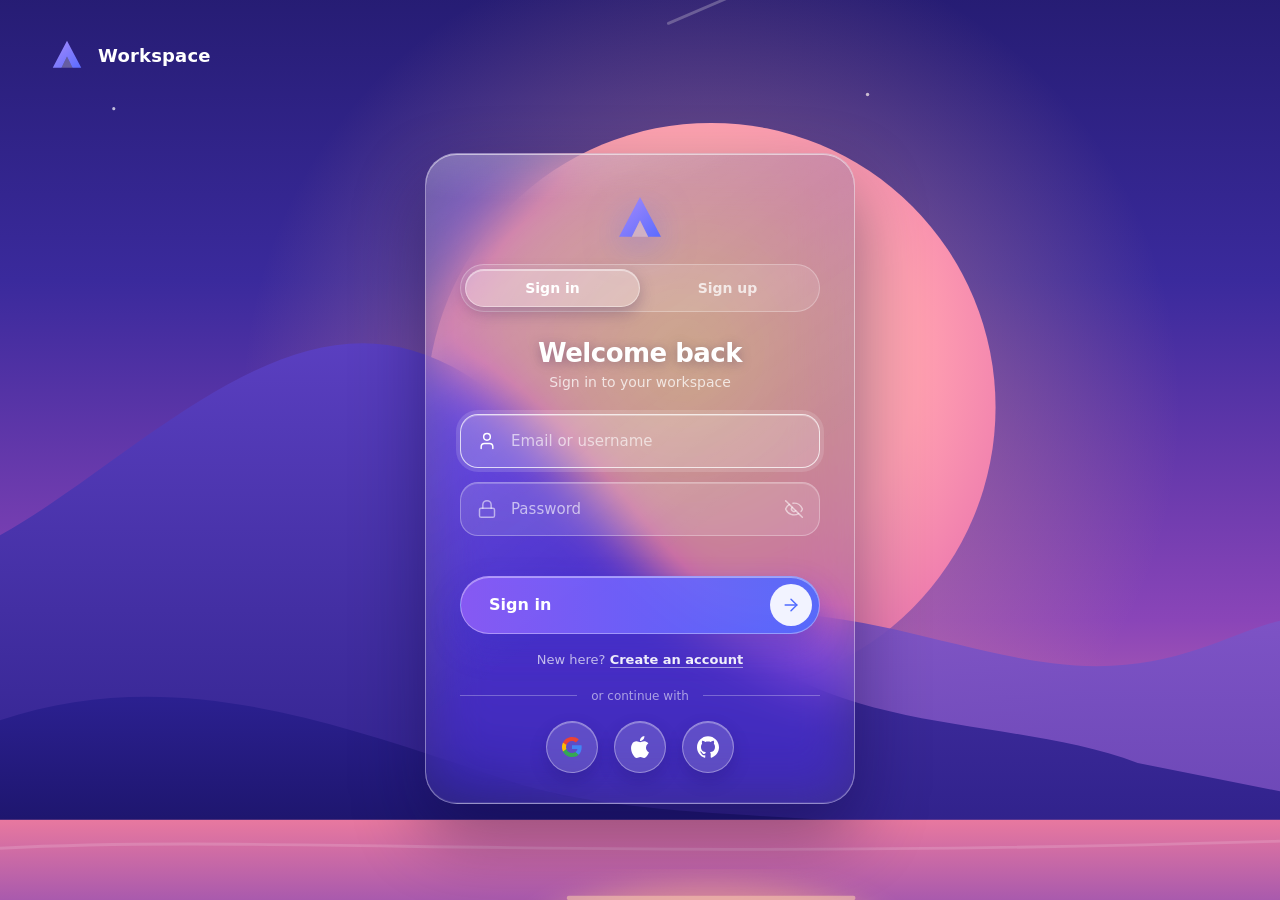
==== login.html @ a590ac3d "Add files via upload" ====
<!-- login.html -->
<!DOCTYPE html>
<html lang="en">
  <head>
    <meta charset="UTF-8" />
    <meta name="viewport" content="width=device-width, initial-scale=1" />
    <title>Sign in · Workspace</title>
    <link rel="stylesheet" href="login.css" />
  </head>
  <body>
    <main class="login">
      <!-- artwork (left on desktop, top on mobile) -->
      <section class="art" aria-hidden="true">
        <svg viewBox="0 0 900 1000" preserveAspectRatio="xMidYMid slice" xmlns="http://www.w3.org/2000/svg">
          <defs>
            <linearGradient id="sky" x1="0" y1="0" x2="0" y2="1">
              <stop offset="0"    stop-color="#14104f" />
              <stop offset="0.38" stop-color="#3a2a9c" />
              <stop offset="0.62" stop-color="#8a45b8" />
              <stop offset="0.80" stop-color="#e57fa6" />
              <stop offset="1"    stop-color="#ffb08a" />
            </linearGradient>
            <radialGradient id="sun" cx="0.45" cy="0.4" r="0.7">
              <stop offset="0"   stop-color="#ffd2a6" />
              <stop offset="0.6" stop-color="#ff9fb0" />
              <stop offset="1"   stop-color="#e86fae" />
            </radialGradient>
            <radialGradient id="glow" cx="0.5" cy="0.5" r="0.5">
              <stop offset="0" stop-color="#ffb08a" stop-opacity="0.55" />
              <stop offset="1" stop-color="#ffb08a" stop-opacity="0" />
            </radialGradient>
            <linearGradient id="far"  x1="0" y1="0" x2="0" y2="1"><stop offset="0" stop-color="#8c5fd0" /><stop offset="1" stop-color="#5b3fb4" /></linearGradient>
            <linearGradient id="mid"  x1="0" y1="0" x2="0" y2="1"><stop offset="0" stop-color="#5a3fc0" /><stop offset="1" stop-color="#2c1f86" /></linearGradient>
            <linearGradient id="near" x1="0" y1="0" x2="0" y2="1"><stop offset="0" stop-color="#2b2090" /><stop offset="1" stop-color="#150f58" /></linearGradient>
            <linearGradient id="lake" x1="0" y1="0" x2="0" y2="1">
              <stop offset="0"   stop-color="#e8789f" />
              <stop offset="0.35" stop-color="#8a4bb4" />
              <stop offset="1"   stop-color="#1a1262" />
            </linearGradient>
            <filter id="blur"><feGaussianBlur stdDeviation="10" /></filter>
          </defs>

          <rect width="900" height="1000" fill="url(#sky)" />

          <!-- stars -->
          <g fill="#fff" opacity="0.7">
            <circle cx="140" cy="130" r="1.6" /><circle cx="320" cy="80" r="1.2" /><circle cx="520" cy="150" r="1.4" />
            <circle cx="700" cy="90" r="1.6" /><circle cx="80" cy="260" r="1.1" /><circle cx="610" cy="250" r="1.2" />
          </g>
          <path d="M470 200 L610 140" stroke="#fff" stroke-opacity="0.25" stroke-width="2" stroke-linecap="round" />

          <!-- sun -->
          <circle cx="500" cy="470" r="330" fill="url(#glow)" />
          <circle cx="500" cy="470" r="200" fill="url(#sun)" />

          <!-- mountains -->
          <path fill="url(#far)"  d="M0 640 C90 560 160 520 250 540 C340 560 380 640 480 620 C580 600 660 640 740 650 C820 660 860 630 900 620 L900 790 L0 790Z" opacity="0.9" />
          <path fill="url(#mid)"  d="M0 560 C90 510 190 400 290 430 C390 460 430 580 540 650 C620 700 720 690 800 720 L900 740 L900 800 L0 800Z" />
          <path fill="url(#near)" d="M0 690 C120 650 230 690 350 730 C450 765 580 750 700 775 L900 800 L900 820 L0 820Z" />

          <!-- lake -->
          <rect y="760" width="900" height="240" fill="url(#lake)" />
          <ellipse cx="500" cy="850" rx="130" ry="46" fill="#ffb08a" opacity="0.55" filter="url(#blur)" />
          <g stroke="#ffd0b0" stroke-linecap="round" opacity="0.55">
            <path d="M400 815 H600" stroke-width="3" />
            <path d="M430 850 H570" stroke-width="3" />
            <path d="M455 885 H545" stroke-width="2" />
          </g>
          <path d="M0 780 C200 770 400 790 900 775" stroke="#fff" stroke-opacity="0.15" stroke-width="2" fill="none" />
        </svg>

        <div class="brand">
          <svg class="mark" viewBox="0 0 48 48" aria-hidden="true"><use href="#logo" /></svg>
          <span>Workspace</span>
        </div>
        <div class="dots"><i class="on"></i><i></i><i></i></div>
      </section>

      <!-- form -->
      <section class="panel">
        <div class="card" id="card">
          <svg class="mark big" viewBox="0 0 48 48" aria-hidden="true"><use href="#logo" /></svg>

          <div class="tabs" role="tablist">
            <i class="thumb" aria-hidden="true"></i>
            <button type="button" role="tab" id="tab-in" aria-selected="true" aria-controls="form">Sign in</button>
            <button type="button" role="tab" id="tab-up" aria-selected="false" aria-controls="form-up">Sign up</button>
          </div>

          <!-- sign in -->
          <form id="form" class="pane" novalidate>
            <h1>Welcome back</h1>
            <p class="sub">Sign in to your workspace</p>

            <label class="field">
              <i class="ic" data-lucide="user"></i>
              <input id="user" name="username" type="text" placeholder="Email or username" autocomplete="username" autofocus />
            </label>

            <label class="field">
              <i class="ic" data-lucide="lock"></i>
              <input id="pass" name="password" type="password" placeholder="Password" autocomplete="current-password" />
              <button type="button" class="eye" data-eye="pass" aria-label="Show password">
                <i class="ic eye-off" data-lucide="eye-off"></i>
                <i class="ic eye-on"  data-lucide="eye"></i>
              </button>
            </label>

            <p class="msg" id="msg" role="alert" aria-live="polite"></p>

            <button class="submit" id="go" type="submit">
              <span>Sign in</span>
              <b><i class="ic" data-lucide="arrow-right"></i></b>
            </button>

            <p class="switch">New here? <a href="#signup" data-go="up">Create an account</a></p>
          </form>

          <!-- sign up -->
          <form id="form-up" class="pane" novalidate hidden>
            <h1>Create account</h1>
            <p class="sub">Join the workspace in a few seconds</p>

            <label class="field">
              <i class="ic" data-lucide="id-card"></i>
              <input id="su-name" type="text" placeholder="Full name" autocomplete="name" />
            </label>

            <label class="field">
              <i class="ic" data-lucide="at-sign"></i>
              <input id="su-user" type="text" placeholder="Username" autocomplete="username" />
            </label>

            <label class="field">
              <i class="ic" data-lucide="mail"></i>
              <input id="su-email" type="email" placeholder="Email" autocomplete="email" />
            </label>

            <label class="field">
              <i class="ic" data-lucide="lock"></i>
              <input id="su-pass" type="password" placeholder="Password" autocomplete="new-password" />
              <button type="button" class="eye" data-eye="su-pass" aria-label="Show password">
                <i class="ic eye-off" data-lucide="eye-off"></i>
                <i class="ic eye-on"  data-lucide="eye"></i>
              </button>
            </label>

            <div class="meter" id="meter" aria-hidden="true"><i></i><i></i><i></i><i></i><span id="meter-t">At least 8 characters, with a letter and a number</span></div>

            <label class="field">
              <i class="ic" data-lucide="shield-check"></i>
              <input id="su-pass2" type="password" placeholder="Confirm password" autocomplete="new-password" />
            </label>

            <p class="msg" id="msg-up" role="alert" aria-live="polite"></p>

            <button class="submit" id="go-up" type="submit">
              <span>Create account</span>
              <b><i class="ic" data-lucide="arrow-right"></i></b>
            </button>

            <p class="switch">Already have an account? <a href="#signin" data-go="in">Sign in</a></p>
          </form>

          <div class="or"><span>or continue with</span></div>

          <div class="social">
            <button type="button" data-provider="Google" aria-label="Continue with Google">
              <svg viewBox="0 0 24 24"><path fill="#4285F4" d="M22.56 12.25c0-.78-.07-1.53-.2-2.25H12v4.26h5.92c-.26 1.37-1.04 2.53-2.21 3.31v2.77h3.57c2.08-1.92 3.28-4.74 3.28-8.09z"/><path fill="#34A853" d="M12 23c2.97 0 5.46-.98 7.28-2.66l-3.57-2.77c-.98.66-2.23 1.06-3.71 1.06-2.86 0-5.29-1.93-6.16-4.53H2.18v2.84C3.99 20.53 7.7 23 12 23z"/><path fill="#FBBC05" d="M5.84 14.09c-.22-.66-.35-1.36-.35-2.09s.13-1.43.35-2.09V7.07H2.18C1.43 8.55 1 10.22 1 12s.43 3.45 1.18 4.93l3.66-2.84z"/><path fill="#EA4335" d="M12 5.38c1.62 0 3.06.56 4.21 1.64l3.15-3.15C17.45 2.09 14.97 1 12 1 7.7 1 3.99 3.47 2.18 7.07l3.66 2.84c.87-2.6 3.3-4.53 6.16-4.53z"/></svg>
            </button>
            <button type="button" data-provider="Apple" aria-label="Continue with Apple">
              <svg viewBox="0 0 24 24" fill="currentColor"><path d="M12.152 6.896c-.948 0-2.415-1.078-3.96-1.04-2.04.027-3.91 1.183-4.961 3.014-2.117 3.675-.546 9.103 1.519 12.09 1.013 1.454 2.208 3.09 3.792 3.039 1.52-.065 2.09-.987 3.935-.987 1.831 0 2.35.987 3.96.948 1.637-.026 2.676-1.48 3.676-2.948 1.156-1.688 1.636-3.325 1.662-3.415-.039-.013-3.182-1.221-3.22-4.857-.026-3.04 2.48-4.494 2.597-4.559-1.429-2.09-3.623-2.324-4.39-2.376-2-.156-3.675 1.09-4.61 1.09zM15.53 3.83c.843-1.012 1.4-2.427 1.245-3.83-1.207.052-2.662.805-3.532 1.818-.78.896-1.454 2.338-1.273 3.714 1.338.104 2.715-.688 3.559-1.701"/></svg>
            </button>
            <button type="button" data-provider="GitHub" aria-label="Continue with GitHub">
              <svg viewBox="0 0 24 24" fill="currentColor"><path d="M12 .297c-6.63 0-12 5.373-12 12 0 5.303 3.438 9.8 8.205 11.385.6.113.82-.258.82-.577 0-.285-.01-1.04-.015-2.04-3.338.724-4.042-1.61-4.042-1.61C4.422 18.07 3.633 17.7 3.633 17.7c-1.087-.744.084-.729.084-.729 1.205.084 1.838 1.236 1.838 1.236 1.07 1.835 2.809 1.305 3.495.998.108-.776.417-1.305.76-1.605-2.665-.3-5.466-1.332-5.466-5.93 0-1.31.465-2.38 1.235-3.22-.135-.303-.54-1.523.105-3.176 0 0 1.005-.322 3.3 1.23.96-.267 1.98-.399 3-.405 1.02.006 2.04.138 3 .405 2.28-1.552 3.285-1.23 3.285-1.23.645 1.653.24 2.873.12 3.176.765.84 1.23 1.91 1.23 3.22 0 4.61-2.805 5.625-5.475 5.92.42.36.81 1.096.81 2.22 0 1.606-.015 2.896-.015 3.286 0 .315.21.69.825.57C20.565 22.092 24 17.592 24 12.297c0-6.627-5.373-12-12-12"/></svg>
            </button>
          </div>
        </div>
      </section>
    </main>

    <!-- shared logo symbol -->
    <svg width="0" height="0" style="position:absolute" aria-hidden="true">
      <defs>
        <linearGradient id="lg" x1="0" y1="0" x2="1" y2="1">
          <stop offset="0" stop-color="#a78bfa" /><stop offset="1" stop-color="#5b6cff" />
        </linearGradient>
        <symbol id="logo" viewBox="0 0 48 48">
          <path d="M24 6 L42 40 H31 L24 26 L17 40 H6 Z" fill="url(#lg)" />
          <path d="M24 26 L31 40 H17 Z" fill="#fff" opacity="0.28" />
        </symbol>
      </defs>
    </svg>

    <script src="lucide.min.js"></script>
    <script src="auth.js"></script>
    <script src="login.js"></script>
  </body>
</html>
---- login.css ----
/* login.css — glass sign in / sign up */
:root {
  --ink: #fff;
  --soft: rgb(255 255 255 / 74%);
  --muted: rgb(255 255 255 / 55%);
  --line: rgb(255 255 255 / 28%);
  --violet: #8b5cf6;
  --blue: #4f6bff;
  --glass: rgb(255 255 255 / 14%);
  --glass-strong: rgb(255 255 255 / 22%);
}

* { box-sizing: border-box; }
[hidden] { display: none !important; }

body {
  margin: 0;
  font-family: "Manrope", "Inter", system-ui, -apple-system, "Segoe UI", sans-serif;
  color: var(--ink);
  background: #14104f;
}

.ic { width: 20px; height: 20px; stroke: currentColor; stroke-width: 1.75; fill: none; stroke-linecap: round; stroke-linejoin: round; display: block; }

.login { position: relative; min-height: 100vh; overflow: hidden; isolation: isolate; }

/* ---------- artwork: full-bleed backdrop the glass blurs ---------- */
.art { position: fixed; inset: 0; z-index: -1; }
.art > svg { position: absolute; inset: 0; width: 100%; height: 100%; display: block; }

.brand {
  position: absolute; top: 36px; left: 48px;
  display: flex; align-items: center; gap: 12px;
  color: #fff; font-size: 18px; font-weight: 700; letter-spacing: 0.01em;
}
.mark { width: 38px; height: 38px; display: block; }
.dots { display: none; }

/* ---------- centered glass card ---------- */
.panel { min-height: 100vh; display: grid; place-items: center; padding: 96px 24px 40px; }

.card {
  position: relative;
  width: min(430px, 100%);
  display: flex; flex-direction: column;
  padding: 36px 34px 30px;
  border-radius: 32px;
  background:
    linear-gradient(145deg, rgb(255 255 255 / 26%), rgb(255 255 255 / 7%) 60%),
    rgb(30 18 90 / 26%);
  border: 1px solid rgb(255 255 255 / 38%);
  -webkit-backdrop-filter: blur(28px) saturate(170%);
          backdrop-filter: blur(28px) saturate(170%);
  box-shadow:
    0 30px 70px rgb(16 8 70 / 45%),
    inset 0 1px 0 rgb(255 255 255 / 55%),
    inset 0 -1px 0 rgb(255 255 255 / 10%);
}
/* soft light streak across the top edge */
.card::before {
  content: ""; position: absolute; inset: 0; border-radius: inherit; pointer-events: none;
  background: radial-gradient(420px 160px at 20% -10%, rgb(255 255 255 / 28%), transparent 70%);
}
.card > * { position: relative; }

.mark.big { width: 56px; height: 56px; margin: 0 auto 18px; filter: drop-shadow(0 8px 18px rgb(91 108 255 / 55%)); }

/* tabs */
.tabs {
  position: relative; display: grid; grid-template-columns: 1fr 1fr;
  padding: 4px; margin-bottom: 26px; border-radius: 99px;
  background: rgb(255 255 255 / 12%); border: 1px solid var(--line);
}
.tabs button {
  position: relative; z-index: 1; height: 38px; border: 0; background: transparent; cursor: pointer;
  color: var(--soft); font: inherit; font-size: 14px; font-weight: 700; border-radius: 99px; transition: color 0.2s;
}
.tabs button[aria-selected="true"] { color: #fff; }
.tabs .thumb {
  position: absolute; top: 4px; bottom: 4px; left: 4px; width: calc(50% - 4px); border-radius: 99px;
  background: rgb(255 255 255 / 26%); border: 1px solid rgb(255 255 255 / 40%);
  box-shadow: 0 6px 16px rgb(20 10 80 / 25%), inset 0 1px 0 rgb(255 255 255 / 45%);
  transition: translate 0.3s cubic-bezier(.4, 1.3, .5, 1);
}
.card[data-mode="up"] .tabs .thumb { translate: 100% 0; }

h1 { margin: 0; text-align: center; font-size: 26px; letter-spacing: -0.02em; text-shadow: 0 2px 12px rgb(20 10 80 / 30%); }
.sub { margin: 6px 0 24px; text-align: center; color: var(--soft); font-size: 14px; }

.pane { display: flex; flex-direction: column; animation: swap 0.35s ease both; }
@keyframes swap { from { opacity: 0; translate: 0 8px; } }

.field {
  position: relative; display: flex; align-items: center; gap: 12px;
  height: 54px; margin-bottom: 14px; padding: 0 16px;
  border: 1px solid rgb(255 255 255 / 30%); border-radius: 18px;
  background: rgb(255 255 255 / 12%);
  color: var(--muted);
  box-shadow: inset 0 1px 0 rgb(255 255 255 / 22%);
  transition: border-color 0.2s, box-shadow 0.2s, background 0.2s, color 0.2s;
}
.field:focus-within {
  border-color: rgb(255 255 255 / 75%); color: #fff; background: rgb(255 255 255 / 20%);
  box-shadow: 0 0 0 4px rgb(255 255 255 / 14%), inset 0 1px 0 rgb(255 255 255 / 30%);
}
.field input {
  flex: 1; min-width: 0; height: 100%; border: 0; outline: 0; background: transparent;
  color: #fff; font: inherit; font-size: 15px;
}
.field input::placeholder { color: rgb(255 255 255 / 62%); }
/* keep browser autofill from painting a white box */
.field input:-webkit-autofill { -webkit-text-fill-color: #fff; transition: background-color 9999s; }

.eye { display: grid; place-items: center; width: 34px; height: 34px; margin-right: -8px; padding: 0; border: 0; border-radius: 10px; background: transparent; color: var(--muted); cursor: pointer; }
.eye:hover { color: #fff; }
.eye .eye-on { display: none; }
.eye.on .eye-on { display: block; }
.eye.on .eye-off { display: none; }

/* password strength */
.meter { display: grid; grid-template-columns: repeat(4, 1fr); gap: 6px; margin: -4px 4px 14px; }
.meter i { height: 4px; border-radius: 9px; background: rgb(255 255 255 / 22%); transition: background 0.25s; }
.meter span { grid-column: 1 / -1; font-size: 12px; color: var(--muted); }
.meter[data-s="1"] i:nth-child(-n+1) { background: #ff6b7a; }
.meter[data-s="2"] i:nth-child(-n+2) { background: #ffb454; }
.meter[data-s="3"] i:nth-child(-n+3) { background: #b6e36a; }
.meter[data-s="4"] i:nth-child(-n+4) { background: #4ee3a1; }

.msg { min-height: 20px; margin: -4px 4px 10px; font-size: 13px; font-weight: 600; color: #ffd1d6; opacity: 0; transition: opacity 0.2s; text-shadow: 0 1px 8px rgb(60 0 30 / 40%); }
.msg.show { opacity: 1; }
.msg.ok { color: #b6ffd9; }

.submit {
  position: relative; display: flex; align-items: center; justify-content: space-between;
  height: 58px; padding: 0 7px 0 28px; border: 0; border-radius: 99px;
  background: linear-gradient(90deg, rgb(139 92 246 / 92%), rgb(79 107 255 / 92%));
  color: #fff; font: inherit; font-size: 16px; font-weight: 700; cursor: pointer;
  border: 1px solid rgb(255 255 255 / 35%);
  box-shadow: 0 14px 30px rgb(60 50 200 / 40%), inset 0 1px 0 rgb(255 255 255 / 40%);
  transition: transform 0.15s, box-shadow 0.2s, filter 0.2s;
}
.submit b { display: grid; place-items: center; width: 42px; height: 42px; border-radius: 50%; background: rgb(255 255 255 / 92%); color: var(--blue); }
.submit:hover { transform: translateY(-1px); filter: brightness(1.08); box-shadow: 0 18px 34px rgb(60 50 200 / 50%), inset 0 1px 0 rgb(255 255 255 / 40%); }
.submit:active { transform: translateY(0); }
.submit:disabled { cursor: progress; filter: saturate(0.7); }
.submit.busy b .ic { animation: nudge 0.6s ease-in-out infinite alternate; }
@keyframes nudge { to { translate: 4px 0; } }

.switch { margin: 18px 0 0; text-align: center; font-size: 13px; color: var(--soft); }
.switch a { color: #fff; font-weight: 700; text-decoration: none; border-bottom: 1px solid rgb(255 255 255 / 50%); }
.switch a:hover { border-color: #fff; }

.or { display: flex; align-items: center; gap: 14px; margin: 22px 0 18px; color: var(--muted); font-size: 12px; }
.or::before, .or::after { content: ""; flex: 1; height: 1px; background: var(--line); }

.social { display: flex; justify-content: center; gap: 16px; }
.social button {
  display: grid; place-items: center; width: 52px; height: 52px; padding: 0;
  border: 1px solid rgb(255 255 255 / 35%); border-radius: 50%;
  background: rgb(255 255 255 / 16%); color: #fff; cursor: pointer;
  box-shadow: inset 0 1px 0 rgb(255 255 255 / 30%), 0 8px 18px rgb(20 10 80 / 20%);
  transition: transform 0.15s, background 0.2s;
}
.social button:hover { transform: translateY(-2px); background: rgb(255 255 255 / 28%); }
.social svg { width: 22px; height: 22px; }


.card.shake { animation: shake 0.35s; }
@keyframes shake { 20%, 60% { translate: -6px 0; } 40%, 80% { translate: 6px 0; } }

@media (max-width: 520px) {
  .brand { top: 22px; left: 22px; font-size: 15px; }
  .brand .mark { width: 30px; height: 30px; }
  .panel { padding: 76px 14px 24px; }
  .card { padding: 28px 22px 24px; border-radius: 28px; }
}

@media (prefers-reduced-motion: reduce) { * { animation: none !important; transition: none !important; } }
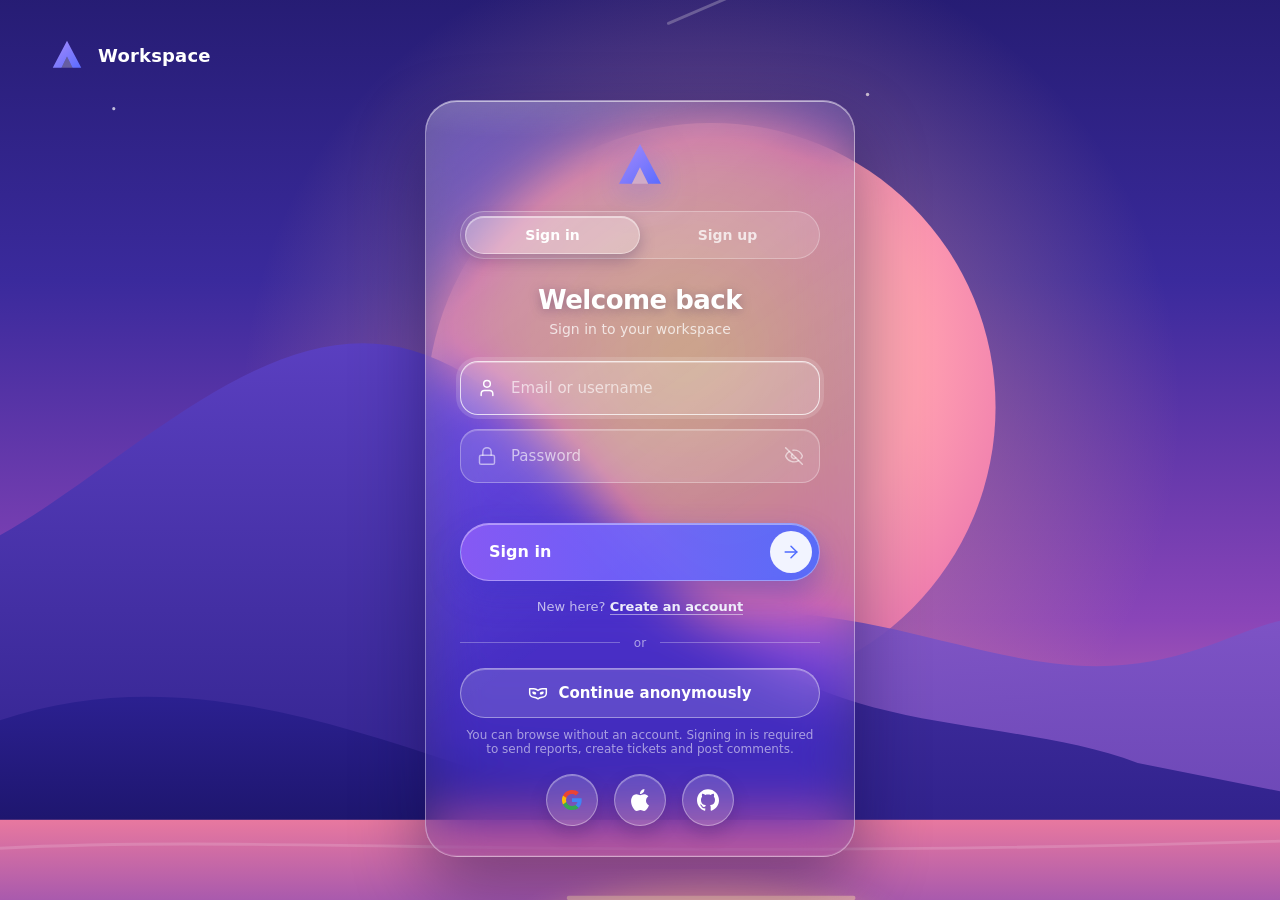
==== commit 00f26a96: "Add files via upload" ====
--- a/login.html
+++ b/login.html
@@ -152,6 +152,55 @@
               <input id="su-pass2" type="password" placeholder="Confirm password" autocomplete="new-password" />
             </label>
 
+
+            <fieldset class="demo">
+              <legend>Demographic profile <em>(optional)</em></legend>
+              <p class="hint">Helps us understand who uses the workspace. You can skip any of these.</p>
+              <div class="row2">
+                <label class="field sel">
+                  <i class="ic" data-lucide="cake"></i>
+                  <select id="su-age" aria-label="Age group">
+                    <option value="">Age group</option>
+                    <option>Under 18</option><option>18–24</option><option>25–34</option>
+                    <option>35–44</option><option>45–54</option><option>55–64</option><option>65+</option>
+                    <option>Prefer not to say</option>
+                  </select>
+                </label>
+                <label class="field sel">
+                  <i class="ic" data-lucide="users"></i>
+                  <select id="su-gender" aria-label="Gender">
+                    <option value="">Gender</option>
+                    <option>Female</option><option>Male</option><option>Non-binary</option>
+                    <option>Prefer to self-describe</option><option>Prefer not to say</option>
+                  </select>
+                </label>
+              </div>
+              <label class="field">
+                <i class="ic" data-lucide="map-pin"></i>
+                <input id="su-country" type="text" placeholder="Country / region" autocomplete="country-name" />
+              </label>
+              <div class="row2">
+                <label class="field sel">
+                  <i class="ic" data-lucide="briefcase"></i>
+                  <select id="su-occ" aria-label="Occupation">
+                    <option value="">Occupation</option>
+                    <option>Student</option><option>Employed</option><option>Self-employed</option>
+                    <option>Unemployed</option><option>Retired</option><option>Other</option>
+                    <option>Prefer not to say</option>
+                  </select>
+                </label>
+                <label class="field sel">
+                  <i class="ic" data-lucide="graduation-cap"></i>
+                  <select id="su-edu" aria-label="Education">
+                    <option value="">Education</option>
+                    <option>High school</option><option>Some college</option><option>Bachelor’s</option>
+                    <option>Master’s</option><option>Doctorate</option><option>Other</option>
+                    <option>Prefer not to say</option>
+                  </select>
+                </label>
+              </div>
+            </fieldset>
+
             <p class="msg" id="msg-up" role="alert" aria-live="polite"></p>
 
             <button class="submit" id="go-up" type="submit">
@@ -162,7 +211,13 @@
             <p class="switch">Already have an account? <a href="#signin" data-go="in">Sign in</a></p>
           </form>
 
-          <div class="or"><span>or continue with</span></div>
+          <div class="or"><span>or</span></div>
+
+          <button type="button" class="anon" id="anon">
+            <i class="ic" data-lucide="venetian-mask"></i>
+            <span>Continue anonymously</span>
+          </button>
+          <p class="anon-note">You can browse without an account. Signing in is required to send reports, create tickets and post comments.</p>
 
           <div class="social">
             <button type="button" data-provider="Google" aria-label="Continue with Google">
--- a/login.css
+++ b/login.css
@@ -176,3 +176,29 @@
 }
 
 @media (prefers-reduced-motion: reduce) { * { animation: none !important; transition: none !important; } }
+
+
+/* ---------- demographic profile + anonymous ---------- */
+.demo { margin: 4px 0 6px; padding: 0; border: 0; min-width: 0; }
+.demo legend { padding: 0; margin-bottom: 4px; font-size: 13px; font-weight: 700; color: #fff; }
+.demo legend em { font-style: normal; font-weight: 500; color: var(--muted); }
+.demo .hint { margin: 0 2px 10px; font-size: 12px; color: var(--muted); }
+.demo .row2 { display: grid; grid-template-columns: 1fr 1fr; gap: 10px; }
+.demo .field { height: 48px; margin-bottom: 10px; padding: 0 12px; gap: 8px; }
+.demo .field .ic { width: 18px; height: 18px; flex: none; }
+.field select {
+  flex: 1; min-width: 0; height: 100%; border: 0; outline: 0; background: transparent;
+  color: #fff; font: inherit; font-size: 14px; cursor: pointer; text-overflow: ellipsis;
+}
+.field select option { color: #1c1740; background: #fff; }
+@media (max-width: 520px) { .demo .row2 { grid-template-columns: 1fr; } }
+
+.anon {
+  display: flex; align-items: center; justify-content: center; gap: 10px; width: 100%;
+  height: 50px; border-radius: 99px; cursor: pointer; font: inherit; font-size: 15px; font-weight: 700; color: #fff;
+  border: 1px solid rgb(255 255 255 / 40%); background: rgb(255 255 255 / 14%);
+  box-shadow: inset 0 1px 0 rgb(255 255 255 / 30%);
+  transition: transform 0.15s, background 0.2s;
+}
+.anon:hover { transform: translateY(-1px); background: rgb(255 255 255 / 24%); }
+.anon-note { margin: 10px 0 18px; text-align: center; font-size: 12px; color: var(--muted); }
